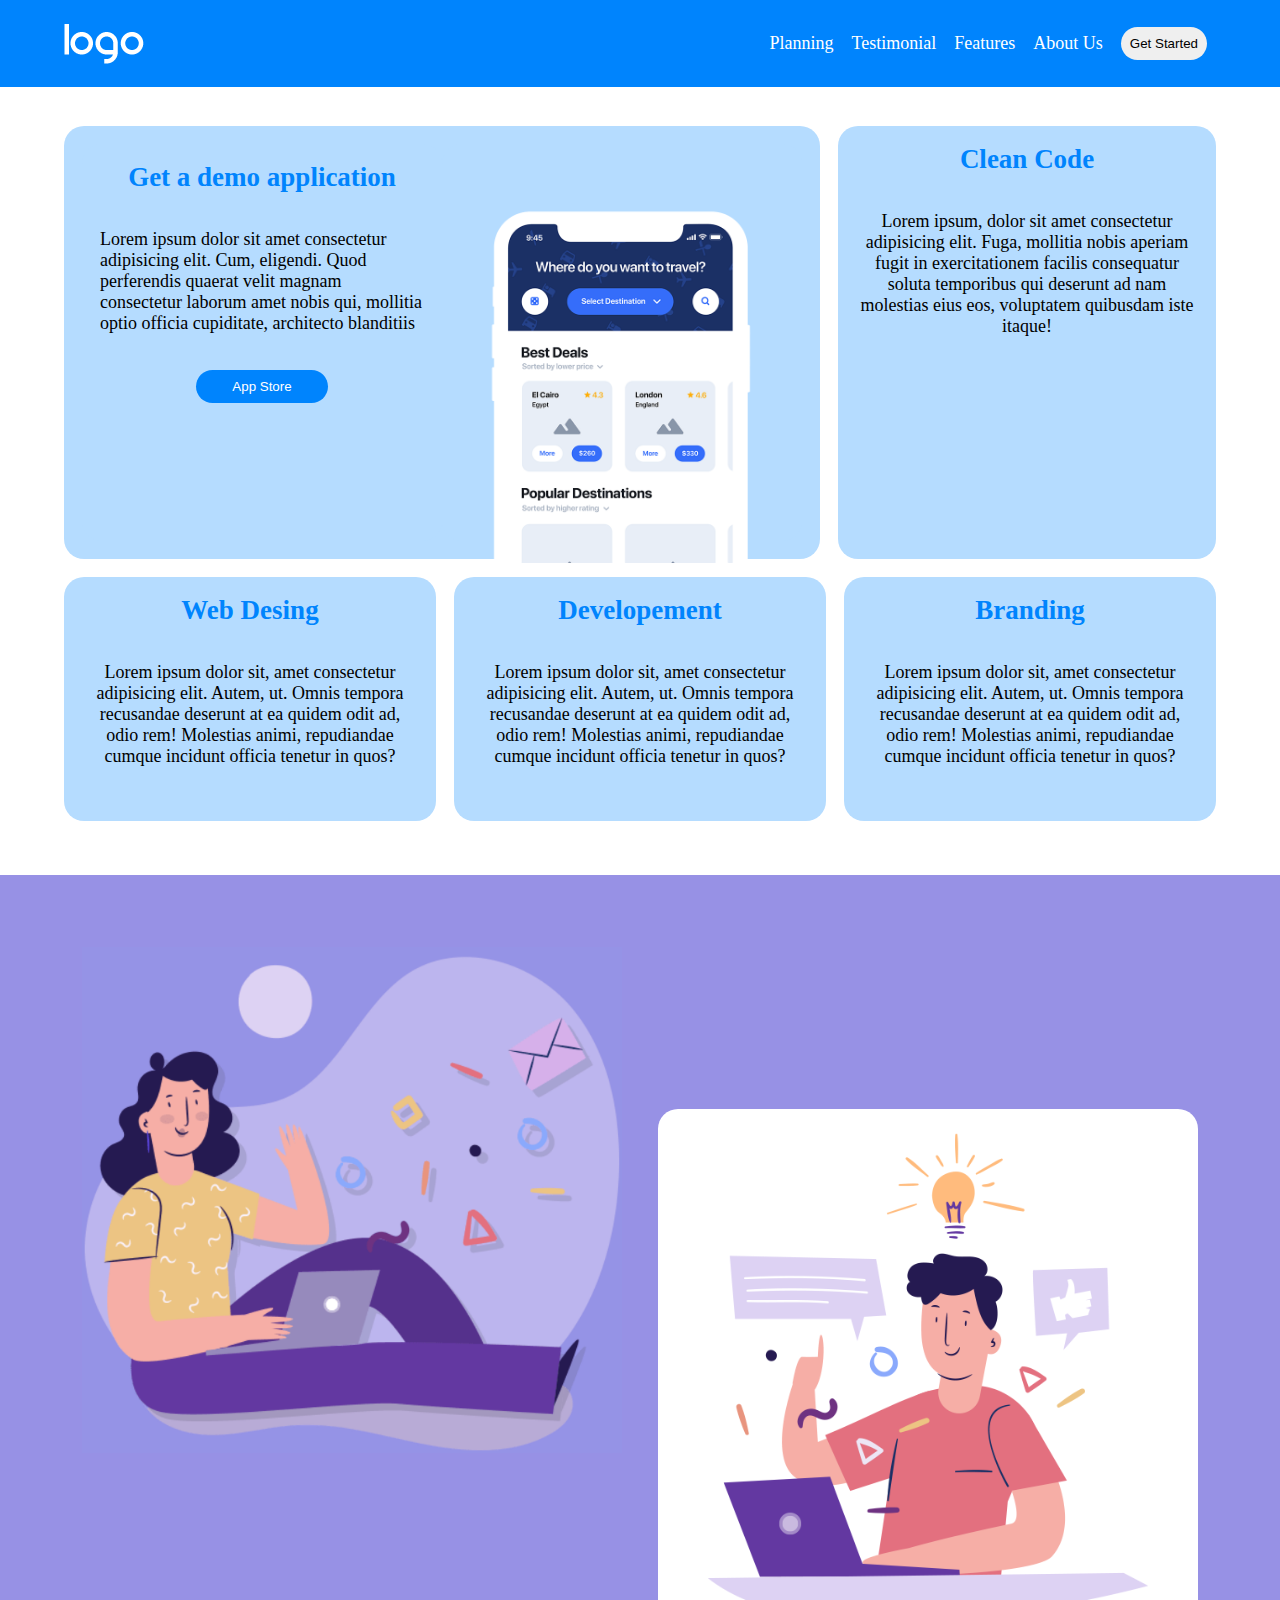
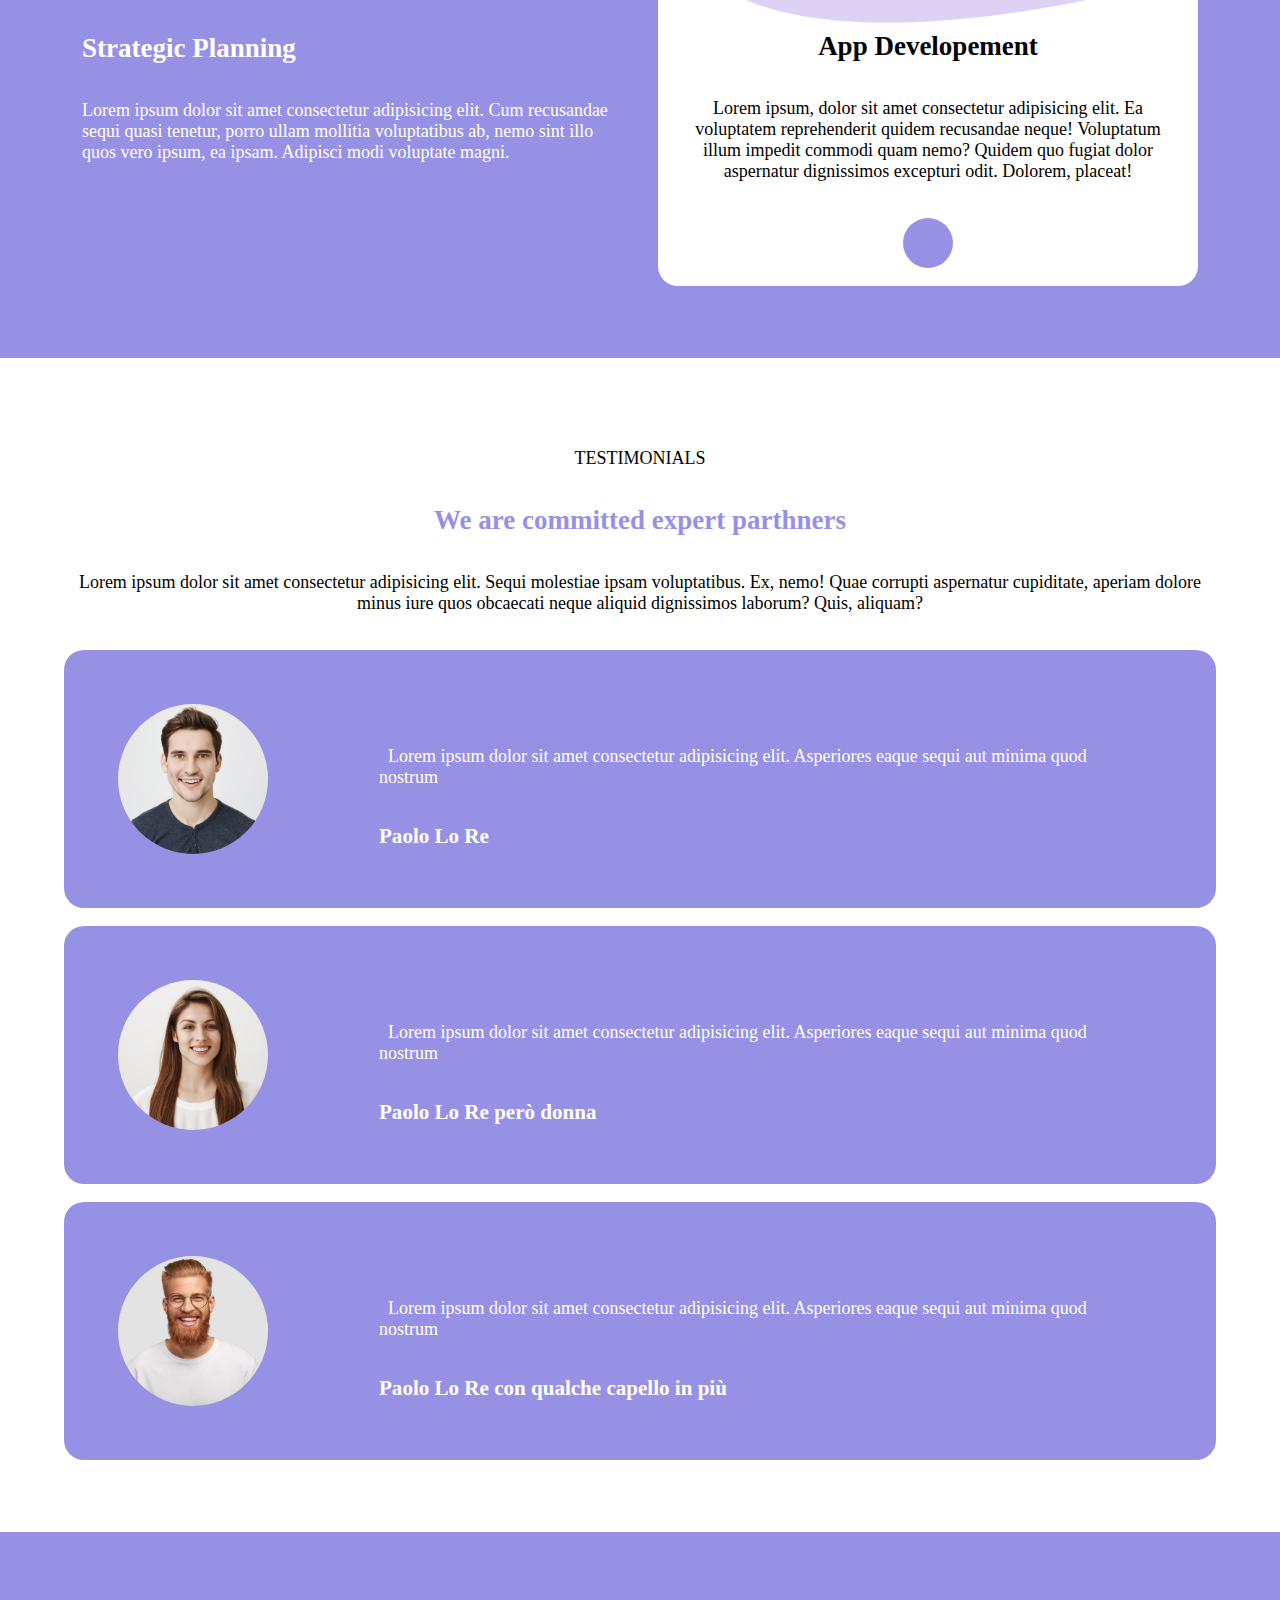
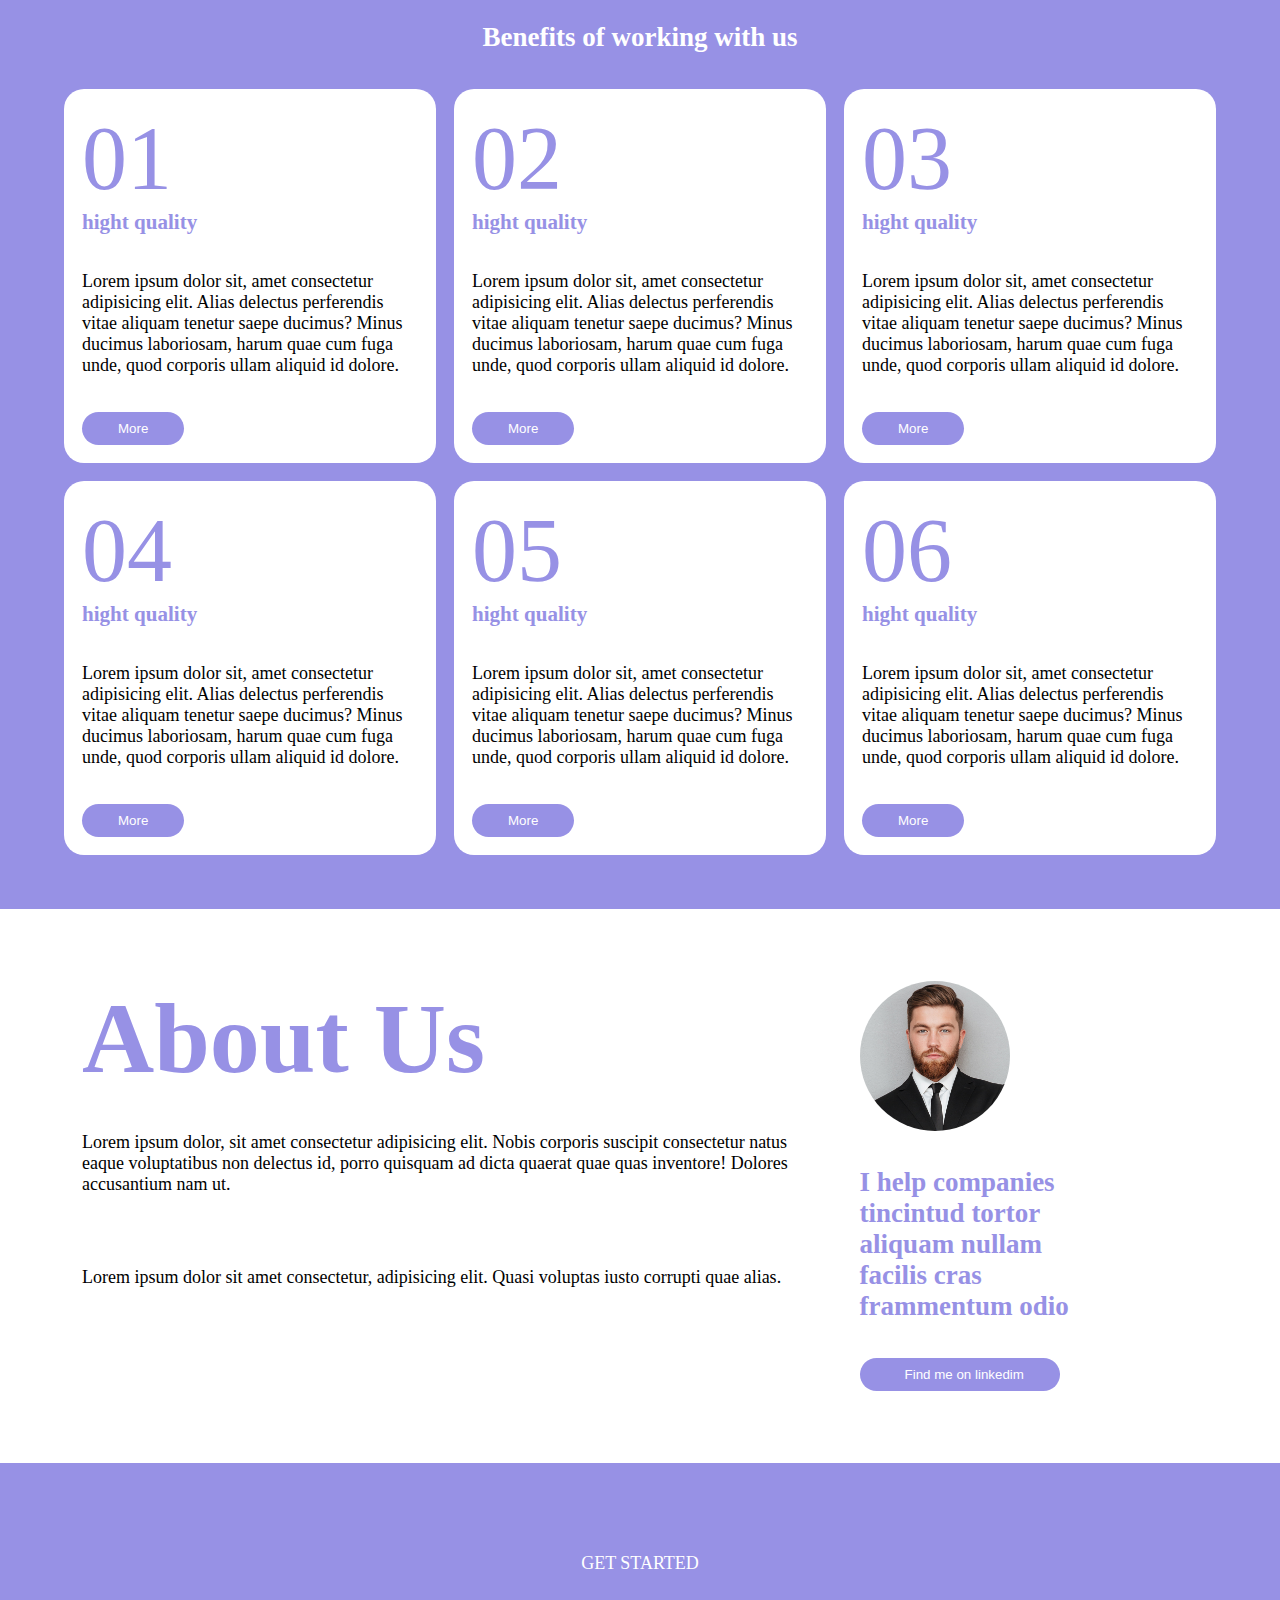
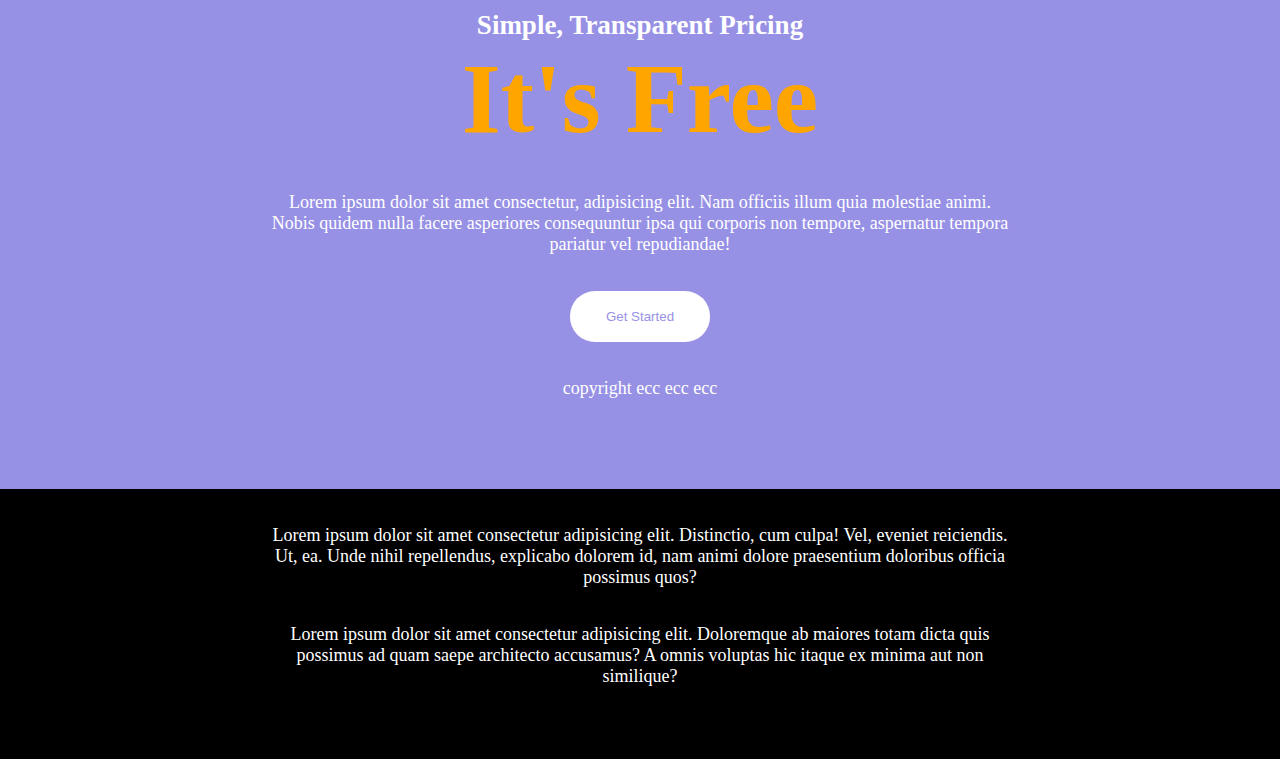
==== bonus.html @ caf1a939 "adds bonus pages" ====
<!DOCTYPE html>
<html lang="en">
  <head>
    <meta charset="UTF-8" />
    <meta http-equiv="X-UA-Compatible" content="IE=edge" />
    <meta name="viewport" content="width=device-width, initial-scale=1.0" />
    <link rel="stylesheet" href="css/style.css" />
    <link rel="stylesheet" href="css/media.css" />
    <link
      rel="stylesheet"
      href="https://cdnjs.cloudflare.com/ajax/libs/font-awesome/6.2.0/css/all.min.css"
      integrity="sha512-xh6O/CkQoPOWDdYTDqeRdPCVd1SpvCA9XXcUnZS2FmJNp1coAFzvtCN9BmamE+4aHK8yyUHUSCcJHgXloTyT2A=="
      crossorigin="anonymous"
      referrerpolicy="no-referrer"
    />
    <title>Responsive</title>
  </head>

  <body>
    <header>
      <nav>
        <div class="container">
          <div class="container-nav-flex">
            <img src="img/logo.png" alt="logo of site" />
            <div class="sm-menu"><i class="fa-solid fa-bars"></i></div>
            <div class="lg-menu">
              <ul>
                <li>Planning</li>
                <li>Testimonial</li>
                <li>Features</li>
                <li>About Us</li>
                <li><button>Get Started</button></li>
              </ul>
            </div>
          </div>
        </div>
      </nav>
    </header>

    <main>
      <section>
        <div class="container">
          <div class="row gap">
            <div class="col col-md-2-3 bg-light-main">
              <div class="row">
                <div class="col col-lg-1-2 bg-light-main">
                  <h2 class="center main-color">Get a demo application</h2>
                  <p>
                    Lorem ipsum dolor sit amet consectetur adipisicing elit.
                    Cum, eligendi. Quod perferendis quaerat velit magnam
                    consectetur laborum amet nobis qui, mollitia optio officia
                    cupiditate, architecto blanditiis
                  </p>
                  <div class="center">
                    <button class="btn-md bg-main color-white">
                      <i class="fa-brands fa-apple paddingdx"></i>
                      App Store
                    </button>
                  </div>
                </div>

                <div class="col col-lg-1-2 bg-light-main">
                  <img class="card-move" src="img/phone.png" alt="" />
                </div>
              </div>
            </div>
            <div class="col col-md-1-3 bg-light-main">
              <div class="main-color icon-sizing center">
                <i class="fa-regular fa-file-code"></i>
              </div>
              <h2 class="main-color center">Clean Code</h2>
              <div class="center">
                <p>
                  Lorem ipsum, dolor sit amet consectetur adipisicing elit.
                  Fuga, mollitia nobis aperiam fugit in exercitationem facilis
                  consequatur soluta temporibus qui deserunt ad nam molestias
                  eius eos, voluptatem quibusdam iste itaque!
                </p>
              </div>
            </div>
            <div class="col col-md-1-3 bg-light-main">
              <div class="main-color icon-sizing center">
                <i class="fa-solid fa-compass-drafting"></i>
              </div>
              <h2 class="main-color center">Web Desing</h2>
              <div class="center">
                <p>
                  Lorem ipsum dolor sit, amet consectetur adipisicing elit.
                  Autem, ut. Omnis tempora recusandae deserunt at ea quidem odit
                  ad, odio rem! Molestias animi, repudiandae cumque incidunt
                  officia tenetur in quos?
                </p>
              </div>
            </div>
            <div class="col col-md-1-3 bg-light-main">
              <div class="main-color icon-sizing center">
                <i class="fa-solid fa-laptop"></i>
              </div>
              <h2 class="main-color center">Developement</h2>
              <div class="center">
                <p>
                  Lorem ipsum dolor sit, amet consectetur adipisicing elit.
                  Autem, ut. Omnis tempora recusandae deserunt at ea quidem odit
                  ad, odio rem! Molestias animi, repudiandae cumque incidunt
                  officia tenetur in quos?
                </p>
              </div>
            </div>
            <div class="col col-md-1-3 bg-light-main">
              <div class="main-color icon-sizing center">
                <i class="fa-solid fa-bullhorn"></i>
              </div>
              <h2 class="main-color center">Branding</h2>
              <div class="center">
                <p>
                  Lorem ipsum dolor sit, amet consectetur adipisicing elit.
                  Autem, ut. Omnis tempora recusandae deserunt at ea quidem odit
                  ad, odio rem! Molestias animi, repudiandae cumque incidunt
                  officia tenetur in quos?
                </p>
              </div>
            </div>
          </div>
        </div>
      </section>

      <section class="bg-violet">
        <div class="container">
          <div class="row">
            <div class="col col-lg-1-2">
              <img class="padding-bottom" src="img/planning1.png" alt="" />
              <div class="color-white">
                <h2>Strategic Planning</h2>
                <p>
                  Lorem ipsum dolor sit amet consectetur adipisicing elit. Cum
                  recusandae sequi quasi tenetur, porro ullam mollitia
                  voluptatibus ab, nemo sint illo quos vero ipsum, ea ipsam.
                  Adipisci modi voluptate magni.
                </p>
              </div>
            </div>
            <div class="col col-lg-1-2 padding-top">
              <div class="col bg-white">
                <img src="img/planning2.png" alt="" />
                <div class="center">
                  <h2>App Developement</h2>
                  <p>
                    Lorem ipsum, dolor sit amet consectetur adipisicing elit. Ea
                    voluptatem reprehenderit quidem recusandae neque! Voluptatum
                    illum impedit commodi quam nemo? Quidem quo fugiat dolor
                    aspernatur dignissimos excepturi odit. Dolorem, placeat!
                  </p>
                  <button class="bg-violet special-btn">
                    <i class="fa-solid fa-arrow-down-long"></i>
                  </button>
                </div>
              </div>
            </div>
          </div>
        </div>
      </section>

      <section>
        <div class="container">
          <div class="center">
            <p>TESTIMONIALS</p>
            <h2 class="color-violet">We are committed expert parthners</h2>
            <p>
              Lorem ipsum dolor sit amet consectetur adipisicing elit. Sequi
              molestiae ipsam voluptatibus. Ex, nemo! Quae corrupti aspernatur
              cupiditate, aperiam dolore minus iure quos obcaecati neque aliquid
              dignissimos laborum? Quis, aliquam?
            </p>
          </div>
          <div class="row col bg-violet align-items mbottom">
            <div class="col col-md-1-4 padding-2">
              <img src="img/testimonial1.jpg" alt="" />
            </div>
            <div class="col col-md-3-4 color-white">
              <p>
                <i class="fa-solid fa-quote-left pdx"></i>Lorem ipsum dolor sit
                amet consectetur adipisicing elit. Asperiores eaque sequi aut
                minima quod nostrum<i class="fa-solid fa-quote-right psx"></i>
              </p>
              <h3>Paolo Lo Re</h3>
            </div>
          </div>

          <div class="row col bg-violet align-items mbottom">
            <div class="col col-md-1-4 padding-2">
              <img src="img/testimonial2.jpg" alt="" />
            </div>
            <div class="col col-md-3-4 color-white">
              <p>
                <i class="fa-solid fa-quote-left pdx"></i>Lorem ipsum dolor sit
                amet consectetur adipisicing elit. Asperiores eaque sequi aut
                minima quod nostrum<i class="fa-solid fa-quote-right psx"></i>
              </p>
              <h3>Paolo Lo Re però donna</h3>
            </div>
          </div>

          <div class="row col bg-violet align-items mbottom">
            <div class="col col-md-1-4 padding-2">
              <img src="img/testimonial3.jpg" alt="" />
            </div>
            <div class="col col-md-3-4 color-white">
              <p>
                <i class="fa-solid fa-quote-left pdx"></i>Lorem ipsum dolor sit
                amet consectetur adipisicing elit. Asperiores eaque sequi aut
                minima quod nostrum<i class="fa-solid fa-quote-right psx"></i>
              </p>
              <h3>Paolo Lo Re con qualche capello in più</h3>
            </div>
          </div>
        </div>
      </section>

      <section class="bg-violet">
        <div class="container">
          <h2 class="color-white center padding-2">
            Benefits of working with us
          </h2>
          <div class="row gap">
            <div class="col col-lg-1-3 col-md-2-4 bg-white">
              <div class="hight color-violet">01</div>
              <h3 class="color-violet">hight quality</h3>
              <p>
                Lorem ipsum dolor sit, amet consectetur adipisicing elit. Alias
                delectus perferendis vitae aliquam tenetur saepe ducimus? Minus
                ducimus laboriosam, harum quae cum fuga unde, quod corporis
                ullam aliquid id dolore.
              </p>
              <button class="bg-violet btn-md color-white">More</button>
            </div>
            <div class="col col-lg-1-3 col-md-2-4 bg-white">
              <div class="hight color-violet">02</div>
              <h3 class="color-violet">hight quality</h3>
              <p>
                Lorem ipsum dolor sit, amet consectetur adipisicing elit. Alias
                delectus perferendis vitae aliquam tenetur saepe ducimus? Minus
                ducimus laboriosam, harum quae cum fuga unde, quod corporis
                ullam aliquid id dolore.
              </p>
              <button class="bg-violet btn-md color-white">More</button>
            </div>

            <div class="col col-lg-1-3 col-md-2-4 bg-white">
              <div class="hight color-violet">03</div>
              <h3 class="color-violet">hight quality</h3>
              <p>
                Lorem ipsum dolor sit, amet consectetur adipisicing elit. Alias
                delectus perferendis vitae aliquam tenetur saepe ducimus? Minus
                ducimus laboriosam, harum quae cum fuga unde, quod corporis
                ullam aliquid id dolore.
              </p>
              <button class="bg-violet btn-md color-white">More</button>
            </div>

            <div class="col col-lg-1-3 col-md-2-4 bg-white">
              <div class="hight color-violet">04</div>
              <h3 class="color-violet">hight quality</h3>
              <p>
                Lorem ipsum dolor sit, amet consectetur adipisicing elit. Alias
                delectus perferendis vitae aliquam tenetur saepe ducimus? Minus
                ducimus laboriosam, harum quae cum fuga unde, quod corporis
                ullam aliquid id dolore.
              </p>
              <button class="bg-violet btn-md color-white">More</button>
            </div>

            <div class="col col-lg-1-3 col-md-2-4 bg-white">
              <div class="hight color-violet">05</div>
              <h3 class="color-violet">hight quality</h3>
              <p>
                Lorem ipsum dolor sit, amet consectetur adipisicing elit. Alias
                delectus perferendis vitae aliquam tenetur saepe ducimus? Minus
                ducimus laboriosam, harum quae cum fuga unde, quod corporis
                ullam aliquid id dolore.
              </p>
              <button class="bg-violet btn-md color-white">More</button>
            </div>

            <div class="col col-lg-1-3 col-md-2-4 bg-white">
              <div class="hight color-violet">06</div>
              <h3 class="color-violet">hight quality</h3>
              <p>
                Lorem ipsum dolor sit, amet consectetur adipisicing elit. Alias
                delectus perferendis vitae aliquam tenetur saepe ducimus? Minus
                ducimus laboriosam, harum quae cum fuga unde, quod corporis
                ullam aliquid id dolore.
              </p>
              <button class="bg-violet btn-md color-white">More</button>
            </div>
          </div>
        </div>
      </section>

      <section>
        <div class="container">
          <div class="row">
            <div class="col col-md-3-4">
              <h2 class="color-violet icon-sizing">About Us</h2>
              <p>
                Lorem ipsum dolor, sit amet consectetur adipisicing elit. Nobis
                corporis suscipit consectetur natus eaque voluptatibus non
                delectus id, porro quisquam ad dicta quaerat quae quas
                inventore! Dolores accusantium nam ut.
              </p>
              <p>
                Lorem ipsum dolor sit amet consectetur, adipisicing elit. Quasi
                voluptas iusto corrupti quae alias.
              </p>
            </div>
            <div class="col col-md-1-4">
              <i class="fa-solid fa-quote-left icon-sizing-sm color-violet"></i>
              <img src="img/about.jpg" alt="" />
              <h2 class="color-violet ptopbot">
                I help companies tincintud tortor aliquam nullam facilis cras
                frammentum odio
              </h2>
              <button class="bg-violet btn-md color-white">
                <i class="fa-brands fa-linkedin pdx"></i>
                Find me on linkedim
              </button>
            </div>
          </div>
        </div>
      </section>

      <section class="bg-violet center">
        <div class="color-white">
          <p>GET STARTED</p>
          <h2>Simple, Transparent Pricing</h2>
          <h2 class="icon-sizing center color-orange">It's Free</h2>
          <p class="p15">
            Lorem ipsum dolor sit amet consectetur, adipisicing elit. Nam
            officiis illum quia molestiae animi. Nobis quidem nulla facere
            asperiores consequuntur ipsa qui corporis non tempore, aspernatur
            tempora pariatur vel repudiandae!
          </p>
          <button class="bg-white color-violet btn-lg">Get Started</button>
          <p>copyright ecc ecc ecc</p>
        </div>
      </section>
    </main>

    <footer class="bg-black center p15 color-white">
      Lorem ipsum dolor sit amet consectetur adipisicing elit. Distinctio, cum
      culpa! Vel, eveniet reiciendis. Ut, ea. Unde nihil repellendus, explicabo
      dolorem id, nam animi dolore praesentium doloribus officia possimus quos?
      <p>
        Lorem ipsum dolor sit amet consectetur adipisicing elit. Doloremque ab
        maiores totam dicta quis possimus ad quam saepe architecto accusamus? A
        omnis voluptas hic itaque ex minima aut non similique?
      </p>
    </footer>
  </body>
</html>
---- css/style.css ----
:root {
  --main-color: #0084fd;
  --main-light-color: #b5dcff;
}
html {
  font-size: 13px;
}

* {
  margin: 0;
  padding: 0;
  box-sizing: border-box;
}

nav {
  background-color: var(--main-color);
  position: fixed;
  top: 0;
  left: 0;
  width: 100%;
  z-index: 4;
}

main {
  margin-top: 4rem;
}

.container {
  width: 90%;
  margin: 0 auto;
}

.container-nav-flex {
  display: flex;
  justify-content: space-between;
  align-items: center;
  padding: 1rem 0;
}

.lg-menu {
  display: none;
}

ul {
  list-style-type: none;
}

.row {
  display: flex;
  flex-wrap: wrap;
  flex-grow: 1;
}

.col {
  flex-basis: 100%;
  border-radius: 20px;
  padding: 1rem;
}

.center {
  text-align: center;
}

p {
  padding: 2rem 0;
}

section {
  padding: 3rem 0;
}

main img {
  display: block;
  width: 100%;
}

.main-color {
  color: var(--main-color);
}

.icon-sizing {
  font-size: 100px;
}

.gap {
  gap: 1rem;
}

.bg-violet {
  background-color: #9791e5;
}

.bg-light-main {
  background-color: var(--main-light-color);
}

.color-white {
  color: white;
}

.bg-white {
  background-color: white;
}

.color-violet {
  color: #9791e5;
}

.bg-main {
  background-color: var(--main-color);
}

.col-md-1-4 img {
  object-fit: cover;
  border-radius: 50%;
  height: 150px;
  width: 150px;
}

.align-items {
  align-items: center;
}

.icon-sizing-sm {
  font-size: 50px;
  top: 40px;
  left: 110px;
  position: relative;
}

.card-move {
  position: relative;
  top: 40px;
}

.mbottom {
  margin-bottom: 1rem;
}

.hight {
  font-size: 5rem;
}

.ptopbot {
  padding: 2rem 0;
}

.color-orange {
  color: orange;
}

.p15 {
  padding: 2rem 15rem;
}

.bg-black {
  background-color: black;
}

button {
  border: none;
  border-radius: 25px;
  padding: 0.5rem;
}

.btn-md {
  padding: 0.5rem 2rem;
}

.btn-lg {
  padding: 1rem 2rem;
}

.special-btn {
  border-radius: 50%;
  width: 50px;
  height: 50px;
}

.pdx {
  padding-right: 0.5rem;
}

.psx {
  padding-left: 0.5rem;
}
---- css/media.css ----
@media screen and (min-width: 768px) {
  html {
    font-size: 15px;
  }

  .col-md-1-3 {
    flex-basis: calc(90% / 3);
    flex-grow: 1;
  }

  .col-md-1-4 {
    flex-basis: 25%;
  }
  .col-md-2-3 {
    flex-basis: calc(90% / 3 * 2);
    flex-grow: 2;
  }
  .col-md-3-4 {
    flex-basis: calc(90% / 4 * 3);
  }

  .col-md-2-4 {
    flex-basis: calc(90% / 2);
  }

  .padding-2 {
    padding: 2rem;
  }
}

@media screen and (min-width: 992px) {
  html {
    font-size: 18px;
  }

  .sm-menu {
    display: none;
  }

  .col-lg-1-2 {
    flex-basis: 50%;
  }

  .col-lg-1-3 {
    flex-basis: calc(90% / 3);
    flex-grow: 1;
  }

  .lg-menu {
    display: inline-block;
  }

  ul {
    display: flex;
    color: white;
    align-items: center;
  }

  li {
    padding: 0.5rem;
  }

  .padding-bottom {
    padding-bottom: 10rem;
  }

  .padding-top {
    padding-top: 10rem;
  }

  .col-1-3 {
    flex-basis: calc(90% / 3);
    flex-grow: 1;
  }
}
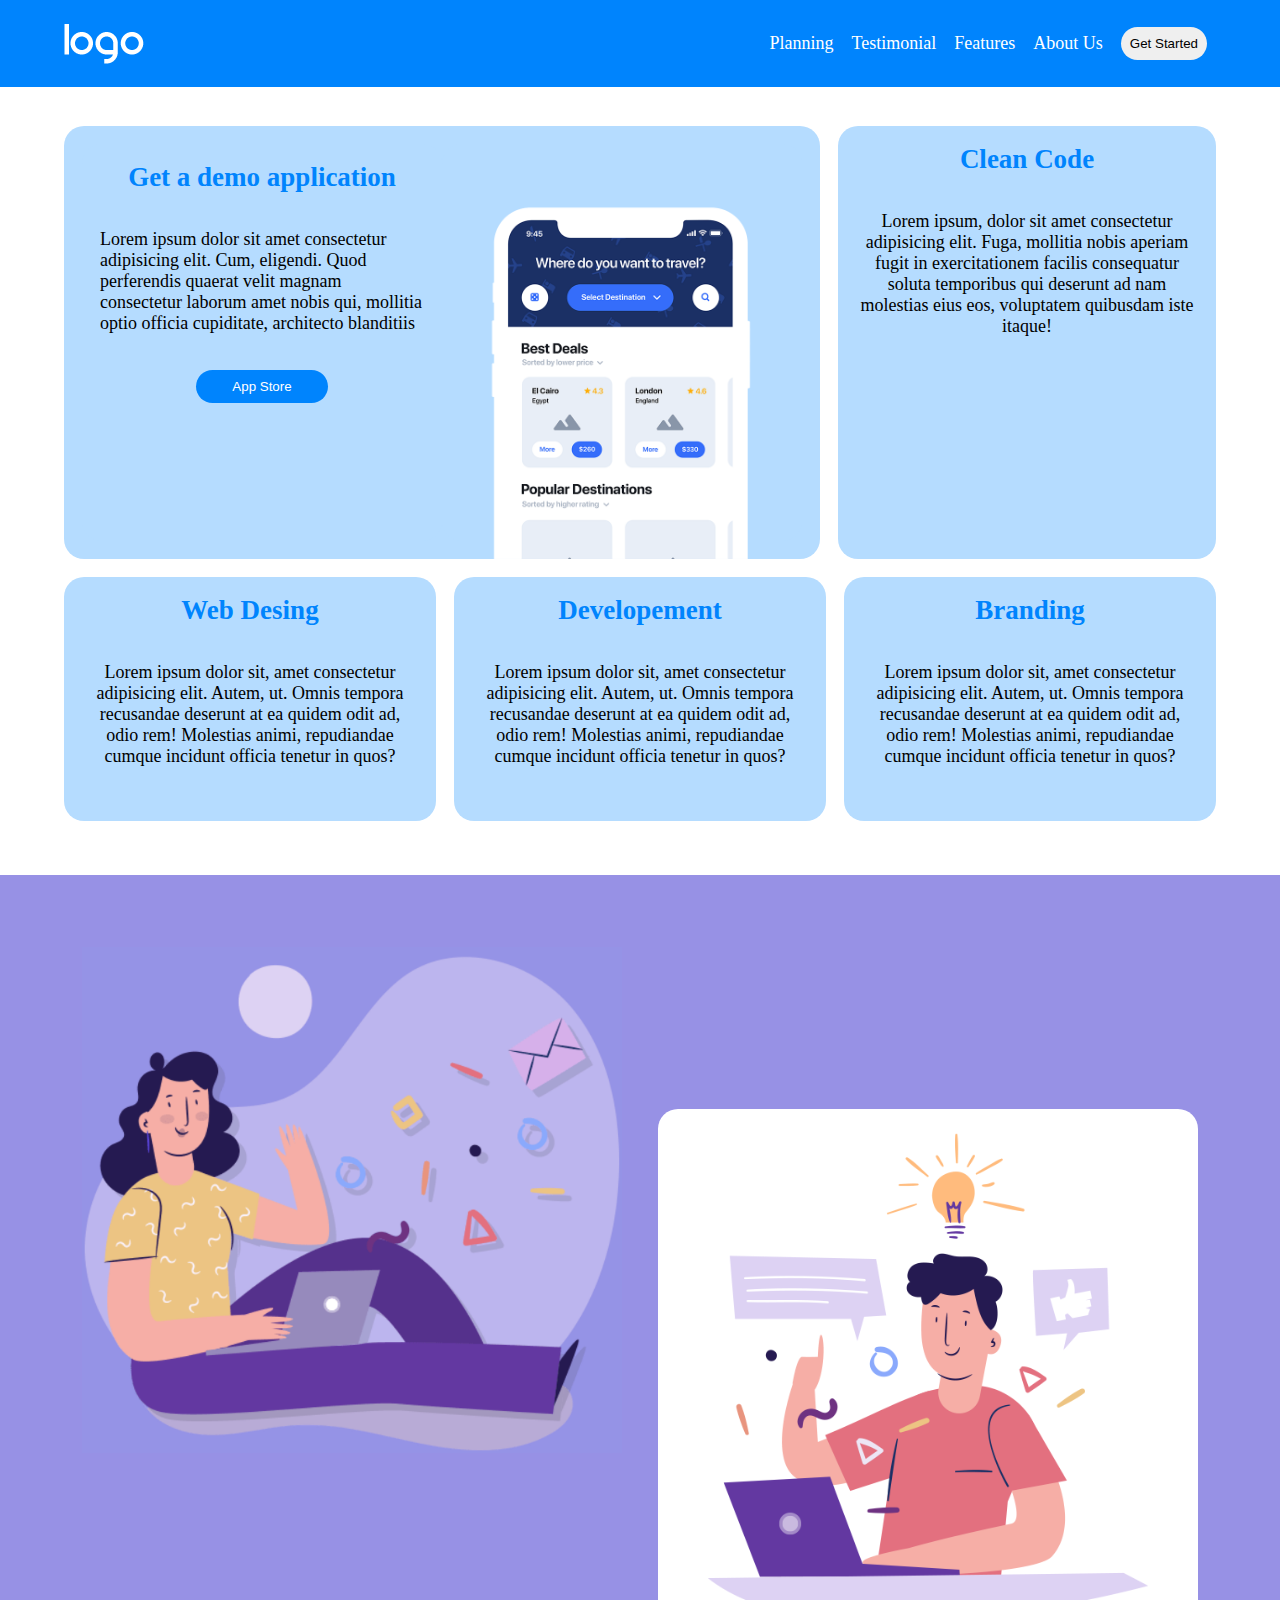
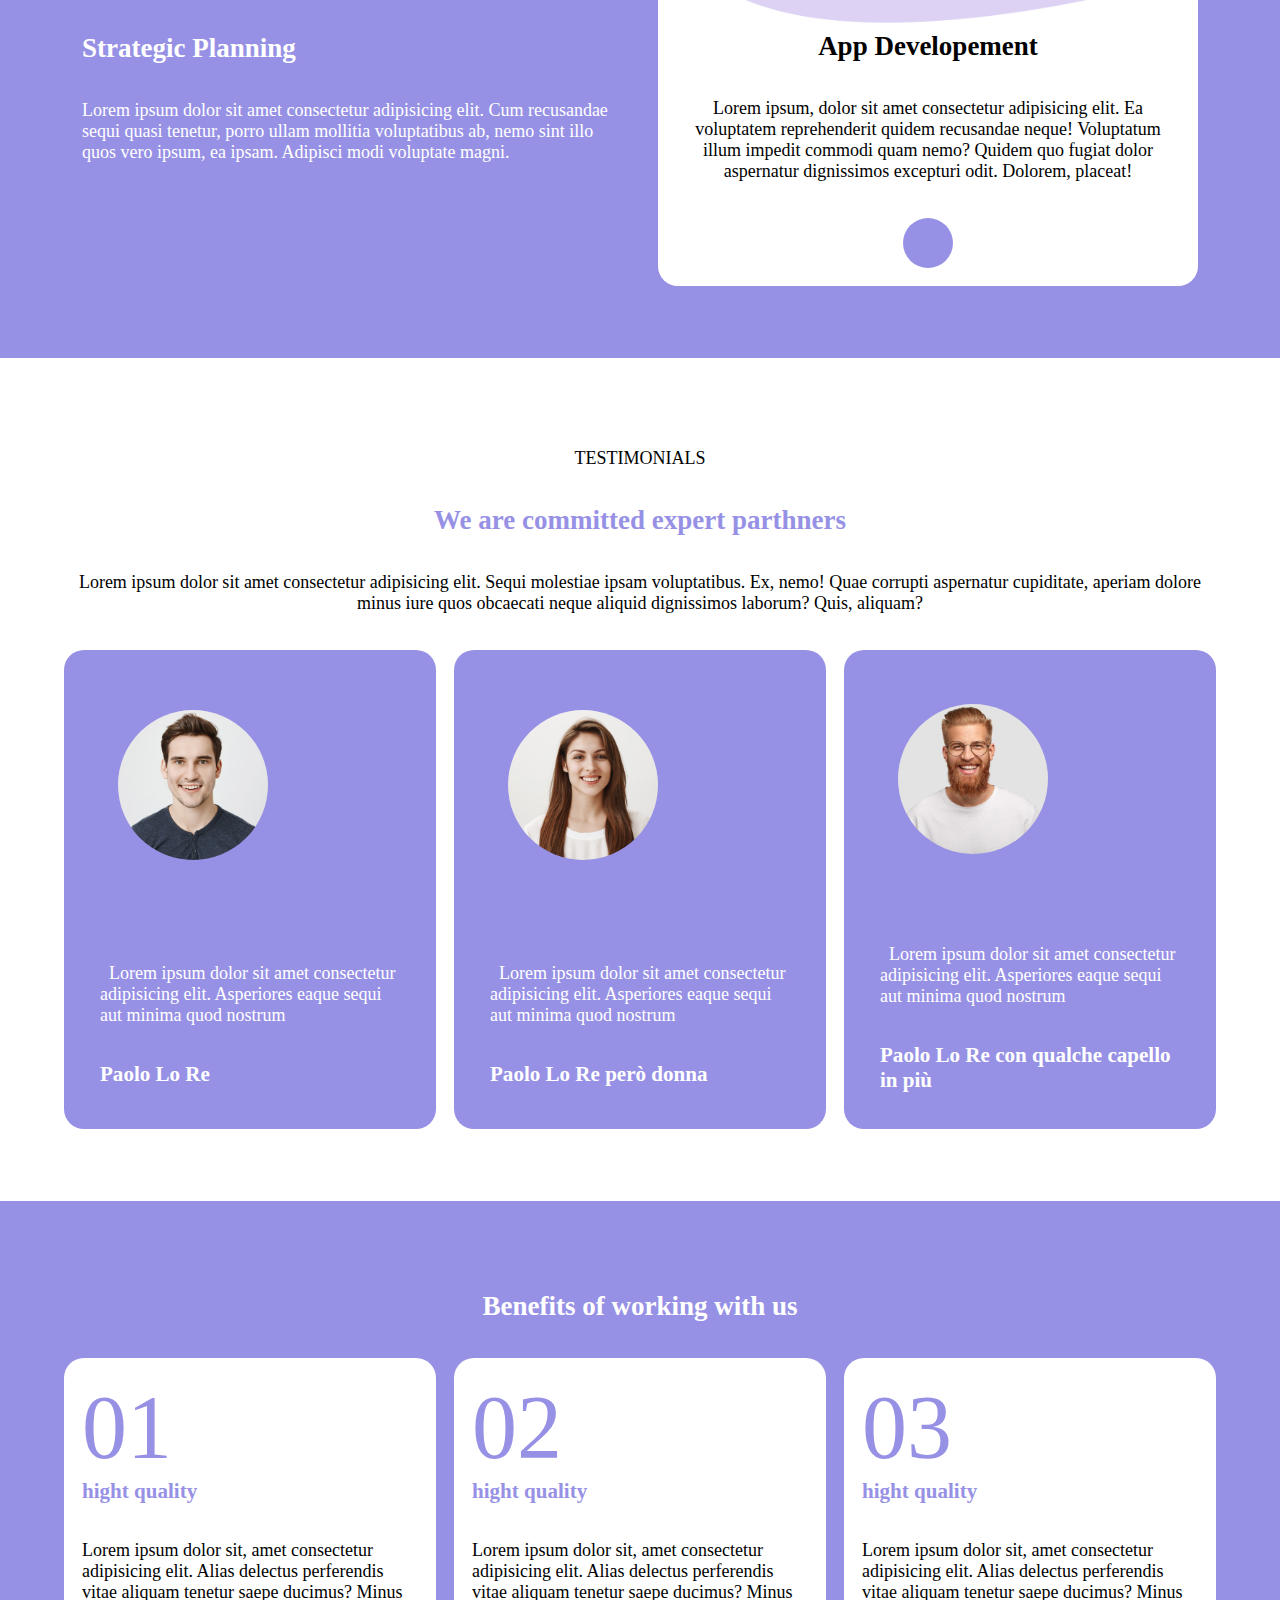
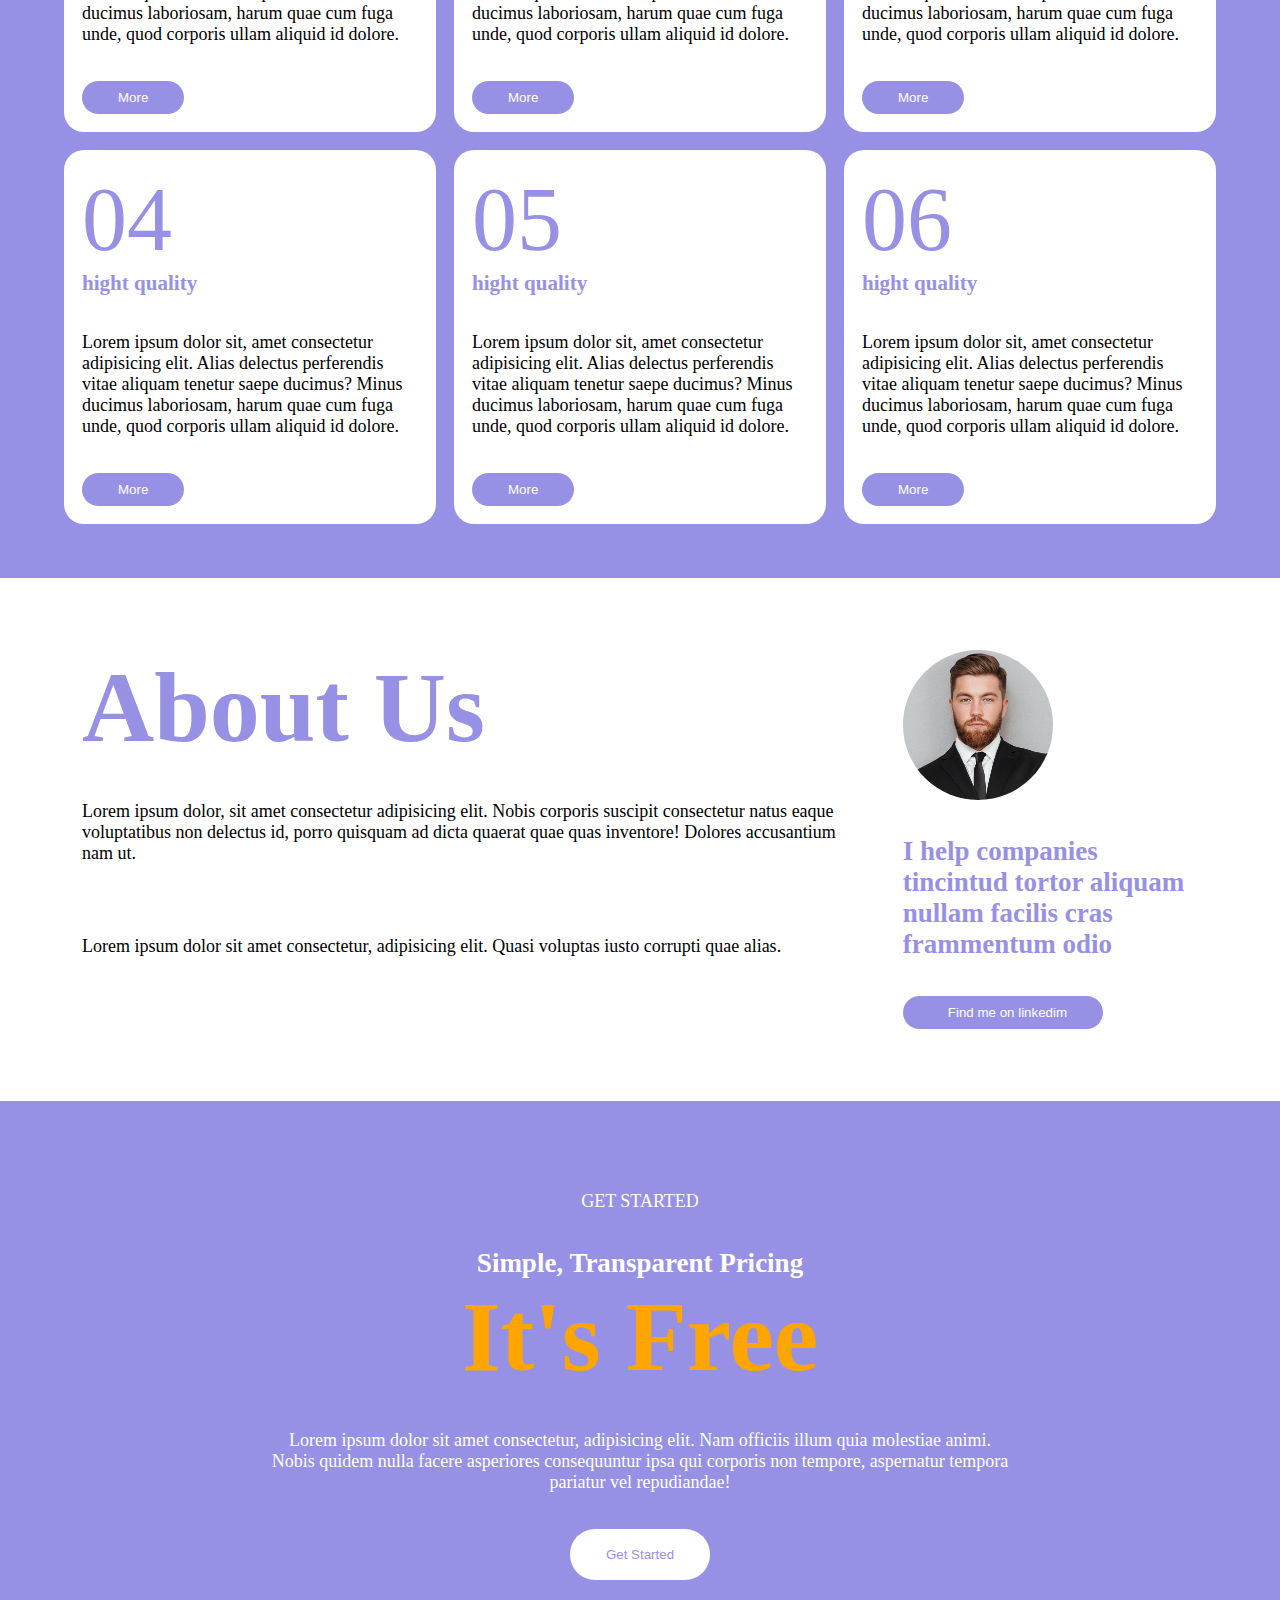
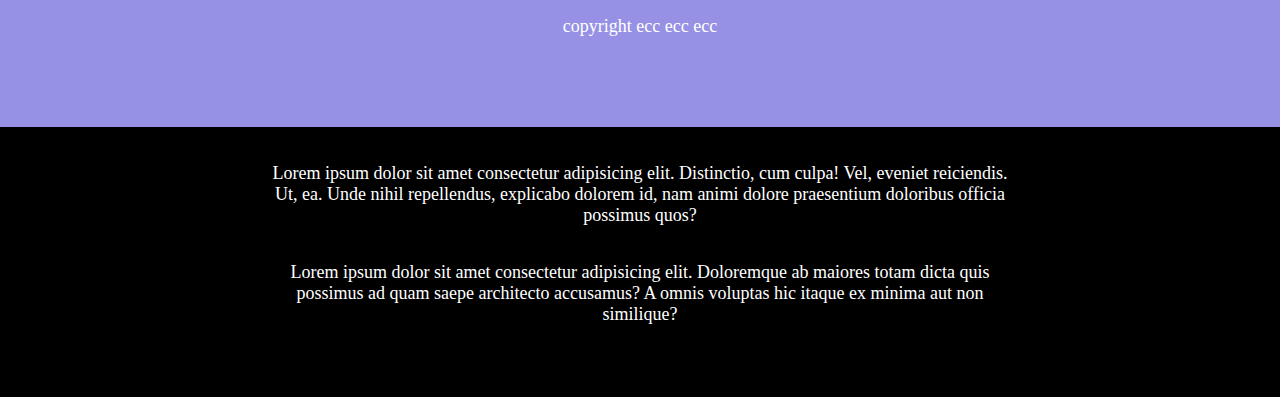
==== commit e6992301: "add 560px resolution, modify 1 section, modify testimonial" ====
--- a/bonus.html
+++ b/bonus.html
@@ -4,8 +4,8 @@
     <meta charset="UTF-8" />
     <meta http-equiv="X-UA-Compatible" content="IE=edge" />
     <meta name="viewport" content="width=device-width, initial-scale=1.0" />
-    <link rel="stylesheet" href="css/style.css" />
-    <link rel="stylesheet" href="css/media.css" />
+    <link rel="stylesheet" href="css/style-bonus.css" />
+    <link rel="stylesheet" href="css/media-bonus.css" />
     <link
       rel="stylesheet"
       href="https://cdnjs.cloudflare.com/ajax/libs/font-awesome/6.2.0/css/all.min.css"
@@ -43,7 +43,7 @@
           <div class="row gap">
             <div class="col col-md-2-3 bg-light-main">
               <div class="row">
-                <div class="col col-lg-1-2 bg-light-main">
+                <div class="col col-lg-1-2 bg-light-main col-sm-1-1">
                   <h2 class="center main-color">Get a demo application</h2>
                   <p>
                     Lorem ipsum dolor sit amet consectetur adipisicing elit.
@@ -59,12 +59,12 @@
                   </div>
                 </div>
 
-                <div class="col col-lg-1-2 bg-light-main">
+                <div class="col col-lg-1-2 col-sm-1-2 bg-light-main">
                   <img class="card-move" src="img/phone.png" alt="" />
                 </div>
               </div>
             </div>
-            <div class="col col-md-1-3 bg-light-main">
+            <div class="col col-md-1-3 col-sm-1-2 bg-light-main">
               <div class="main-color icon-sizing center">
                 <i class="fa-regular fa-file-code"></i>
               </div>
@@ -78,7 +78,7 @@
                 </p>
               </div>
             </div>
-            <div class="col col-md-1-3 bg-light-main">
+            <div class="col col-md-1-3 col-sm-1-2 bg-light-main">
               <div class="main-color icon-sizing center">
                 <i class="fa-solid fa-compass-drafting"></i>
               </div>
@@ -92,7 +92,7 @@
                 </p>
               </div>
             </div>
-            <div class="col col-md-1-3 bg-light-main">
+            <div class="col col-md-1-3 col-sm-1-2 bg-light-main">
               <div class="main-color icon-sizing center">
                 <i class="fa-solid fa-laptop"></i>
               </div>
@@ -106,7 +106,7 @@
                 </p>
               </div>
             </div>
-            <div class="col col-md-1-3 bg-light-main">
+            <div class="col col-md-1-3 col-sm-1-2 bg-light-main">
               <div class="main-color icon-sizing center">
                 <i class="fa-solid fa-bullhorn"></i>
               </div>
@@ -172,45 +172,53 @@
               dignissimos laborum? Quis, aliquam?
             </p>
           </div>
-          <div class="row col bg-violet align-items mbottom">
-            <div class="col col-md-1-4 padding-2">
-              <img src="img/testimonial1.jpg" alt="" />
-            </div>
-            <div class="col col-md-3-4 color-white">
-              <p>
-                <i class="fa-solid fa-quote-left pdx"></i>Lorem ipsum dolor sit
-                amet consectetur adipisicing elit. Asperiores eaque sequi aut
-                minima quod nostrum<i class="fa-solid fa-quote-right psx"></i>
-              </p>
-              <h3>Paolo Lo Re</h3>
-            </div>
-          </div>
-
-          <div class="row col bg-violet align-items mbottom">
-            <div class="col col-md-1-4 padding-2">
-              <img src="img/testimonial2.jpg" alt="" />
-            </div>
-            <div class="col col-md-3-4 color-white">
-              <p>
-                <i class="fa-solid fa-quote-left pdx"></i>Lorem ipsum dolor sit
-                amet consectetur adipisicing elit. Asperiores eaque sequi aut
-                minima quod nostrum<i class="fa-solid fa-quote-right psx"></i>
-              </p>
-              <h3>Paolo Lo Re però donna</h3>
-            </div>
-          </div>
-
-          <div class="row col bg-violet align-items mbottom">
-            <div class="col col-md-1-4 padding-2">
-              <img src="img/testimonial3.jpg" alt="" />
-            </div>
-            <div class="col col-md-3-4 color-white">
-              <p>
-                <i class="fa-solid fa-quote-left pdx"></i>Lorem ipsum dolor sit
-                amet consectetur adipisicing elit. Asperiores eaque sequi aut
-                minima quod nostrum<i class="fa-solid fa-quote-right psx"></i>
-              </p>
-              <h3>Paolo Lo Re con qualche capello in più</h3>
+          <div class="row col-lg-1-3 gap">
+            <div class="row col bg-violet col-lg-1-3 align-items mbottom">
+              <div class="col col-md-1-4 padding-2">
+                <img src="img/testimonial1.jpg" alt="" />
+              </div>
+              <div class="col col-md-3-4 color-white">
+                <p>
+                  <i class="fa-solid fa-quote-left pdx"></i>Lorem ipsum dolor
+                  sit amet consectetur adipisicing elit. Asperiores eaque sequi
+                  aut minima quod nostrum<i
+                    class="fa-solid fa-quote-right psx"
+                  ></i>
+                </p>
+                <h3>Paolo Lo Re</h3>
+              </div>
+            </div>
+
+            <div class="row col bg-violet col-lg-1-3 align-items mbottom">
+              <div class="col col-md-1-4 padding-2">
+                <img src="img/testimonial2.jpg" alt="" />
+              </div>
+              <div class="col col-md-3-4 color-white">
+                <p>
+                  <i class="fa-solid fa-quote-left pdx"></i>Lorem ipsum dolor
+                  sit amet consectetur adipisicing elit. Asperiores eaque sequi
+                  aut minima quod nostrum<i
+                    class="fa-solid fa-quote-right psx"
+                  ></i>
+                </p>
+                <h3>Paolo Lo Re però donna</h3>
+              </div>
+            </div>
+
+            <div class="row col bg-violet col-lg-1-3 align-items mbottom">
+              <div class="col col-md-1-4 padding-2">
+                <img src="img/testimonial3.jpg" alt="" />
+              </div>
+              <div class="col col-md-3-4 color-white">
+                <p>
+                  <i class="fa-solid fa-quote-left pdx"></i>Lorem ipsum dolor
+                  sit amet consectetur adipisicing elit. Asperiores eaque sequi
+                  aut minima quod nostrum<i
+                    class="fa-solid fa-quote-right psx"
+                  ></i>
+                </p>
+                <h3>Paolo Lo Re con qualche capello in più</h3>
+              </div>
             </div>
           </div>
         </div>
--- a/css/style-bonus.css
+++ b/css/style-bonus.css
@@ -0,0 +1,186 @@
+:root {
+  --main-color: #0084fd;
+  --main-light-color: #b5dcff;
+}
+html {
+  font-size: 13px;
+}
+
+* {
+  margin: 0;
+  padding: 0;
+  box-sizing: border-box;
+}
+
+nav {
+  background-color: var(--main-color);
+  position: fixed;
+  top: 0;
+  left: 0;
+  width: 100%;
+  z-index: 4;
+}
+
+main {
+  margin-top: 4rem;
+}
+
+.container {
+  width: 90%;
+  margin: 0 auto;
+}
+
+.container-nav-flex {
+  display: flex;
+  justify-content: space-between;
+  align-items: center;
+  padding: 1rem 0;
+}
+
+.lg-menu {
+  display: none;
+}
+
+ul {
+  list-style-type: none;
+}
+
+.row {
+  display: flex;
+  flex-wrap: wrap;
+  flex-grow: 1;
+}
+
+.col {
+  flex-basis: 100%;
+  border-radius: 20px;
+  padding: 1rem;
+}
+
+.center {
+  text-align: center;
+}
+
+p {
+  padding: 2rem 0;
+}
+
+section {
+  padding: 3rem 0;
+}
+
+main img {
+  display: block;
+  width: 100%;
+}
+
+.main-color {
+  color: var(--main-color);
+}
+
+.icon-sizing {
+  font-size: 100px;
+}
+
+.gap {
+  gap: 1rem;
+}
+
+.bg-violet {
+  background-color: #9791e5;
+}
+
+.bg-light-main {
+  background-color: var(--main-light-color);
+}
+
+.color-white {
+  color: white;
+}
+
+.bg-white {
+  background-color: white;
+}
+
+.color-violet {
+  color: #9791e5;
+}
+
+.bg-main {
+  background-color: var(--main-color);
+}
+
+.col-md-1-4 img {
+  object-fit: cover;
+  border-radius: 50%;
+  height: 150px;
+  width: 150px;
+}
+
+.align-items {
+  align-items: center;
+}
+
+.icon-sizing-sm {
+  font-size: 50px;
+  top: 40px;
+  left: 110px;
+  position: relative;
+}
+
+.card-move {
+  position: relative;
+  top: 40px;
+}
+
+.mbottom {
+  margin-bottom: 1rem;
+}
+
+.hight {
+  font-size: 5rem;
+}
+
+.ptopbot {
+  padding: 2rem 0;
+}
+
+.color-orange {
+  color: orange;
+}
+
+.p15 {
+  padding: 2rem 15rem;
+}
+
+.bg-black {
+  background-color: black;
+}
+
+button {
+  border: none;
+  border-radius: 25px;
+  padding: 0.5rem;
+}
+
+.btn-md {
+  padding: 0.5rem 2rem;
+}
+
+.btn-lg {
+  padding: 1rem 2rem;
+}
+
+.special-btn {
+  border-radius: 50%;
+  width: 50px;
+  height: 50px;
+}
+
+.pdx {
+  padding-right: 0.5rem;
+}
+
+.psx {
+  padding-left: 0.5rem;
+}
--- a/css/media-bonus.css
+++ b/css/media-bonus.css
@@ -0,0 +1,94 @@
+@media screen and (min-width: 560px) {
+  .col-sm-1-1 {
+    flex-basis: 100%;
+  }
+
+  .col-sm-1-2 {
+    flex-basis: calc(90% / 2);
+  }
+
+  .card-move {
+    position: relative;
+    top: 2rem;
+  }
+
+  .col {
+    flex-grow: 1;
+  }
+}
+
+@media screen and (min-width: 768px) {
+  html {
+    font-size: 15px;
+  }
+
+  .col-md-1-3 {
+    flex-basis: calc(90% / 3);
+    flex-grow: 1;
+  }
+
+  .col-md-1-4 {
+    flex-basis: 25%;
+  }
+  .col-md-2-3 {
+    flex-basis: calc(90% / 3 * 2);
+    flex-grow: 2;
+  }
+  .col-md-3-4 {
+    flex-basis: calc(90% / 4 * 3);
+  }
+
+  .col-md-2-4 {
+    flex-basis: calc(90% / 2);
+  }
+
+  .padding-2 {
+    padding: 2rem;
+  }
+}
+
+@media screen and (min-width: 992px) {
+  html {
+    font-size: 18px;
+  }
+
+  .sm-menu {
+    display: none;
+  }
+
+  .col-lg-1-2 {
+    flex-basis: 50%;
+  }
+
+  .col-lg-1-3 {
+    flex-basis: calc(90% / 3);
+    flex-grow: 1;
+  }
+
+  .lg-menu {
+    display: inline-block;
+  }
+
+  ul {
+    display: flex;
+    color: white;
+    align-items: center;
+  }
+
+  li {
+    padding: 0.5rem;
+  }
+
+  .padding-bottom {
+    padding-bottom: 10rem;
+  }
+
+  .padding-top {
+    padding-top: 10rem;
+  }
+
+  .col-1-3 {
+    flex-basis: calc(90% / 3);
+    flex-grow: 1;
+  }
+}
